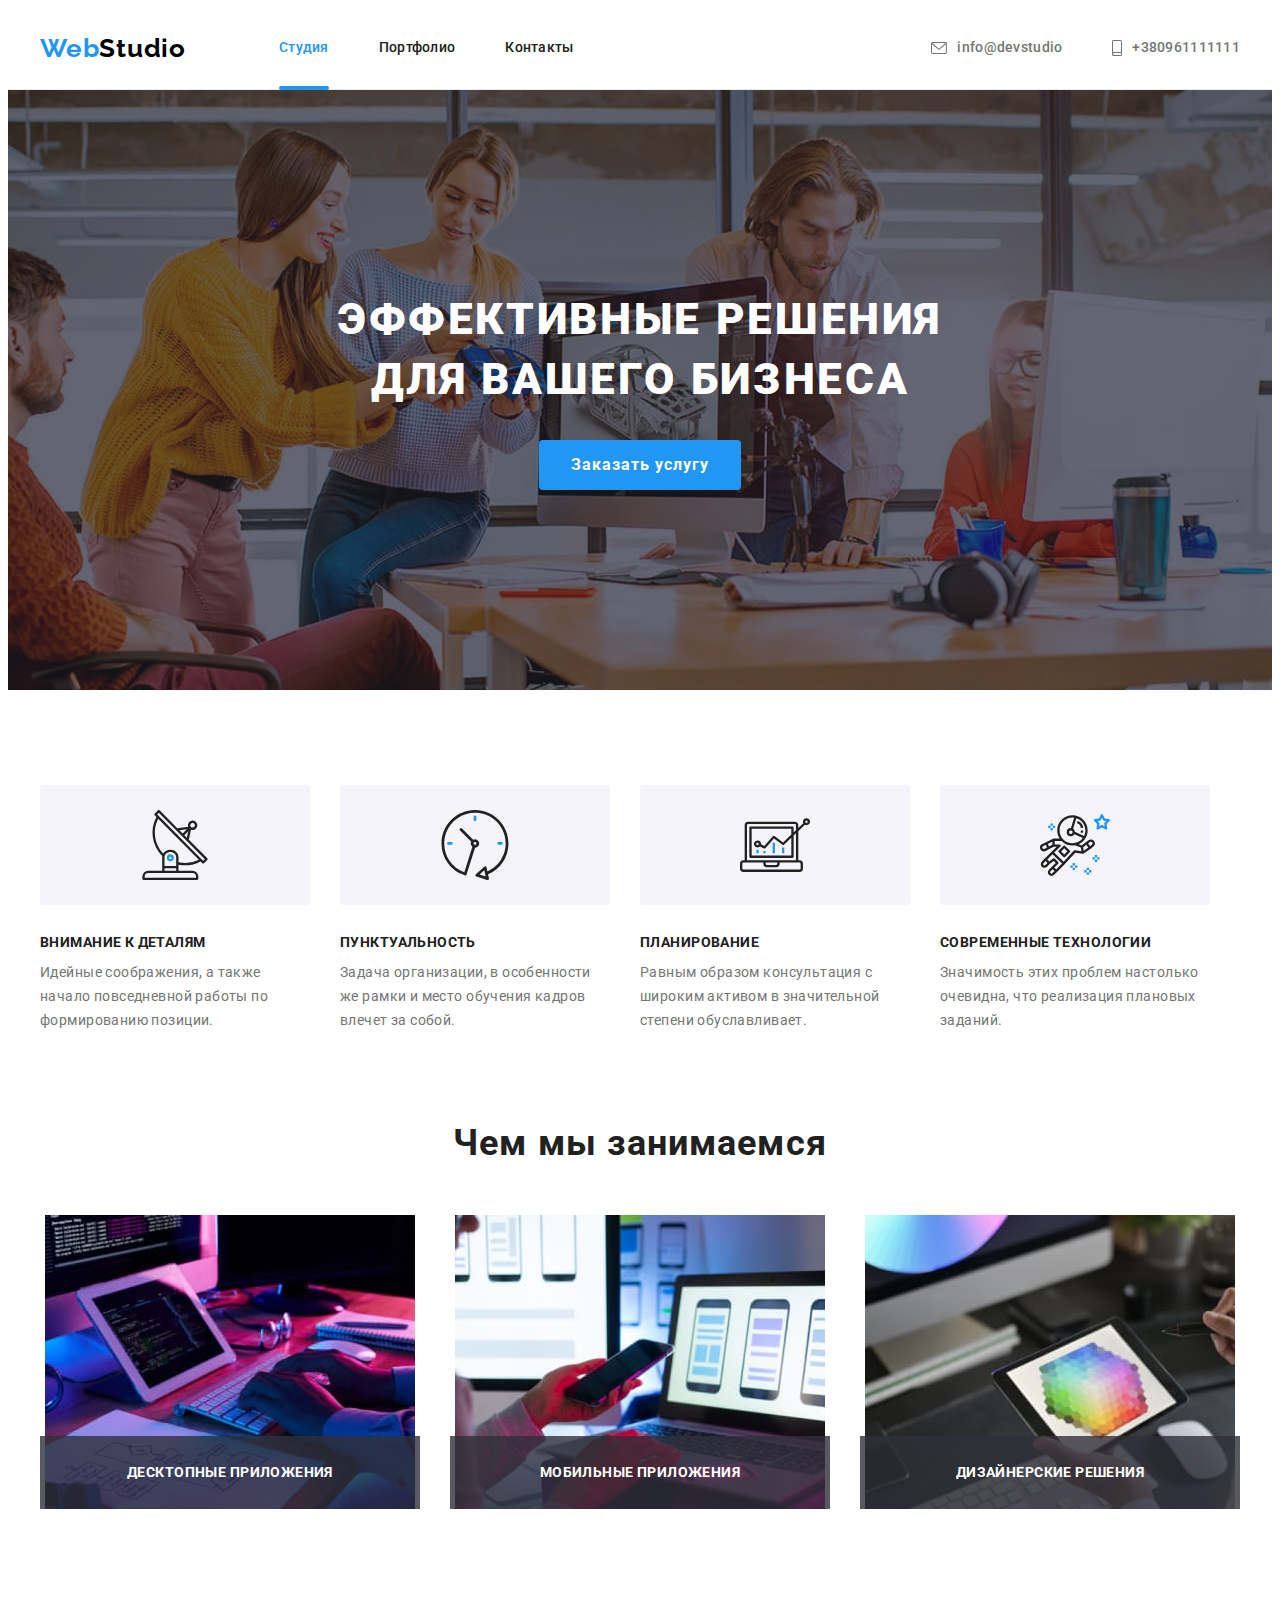
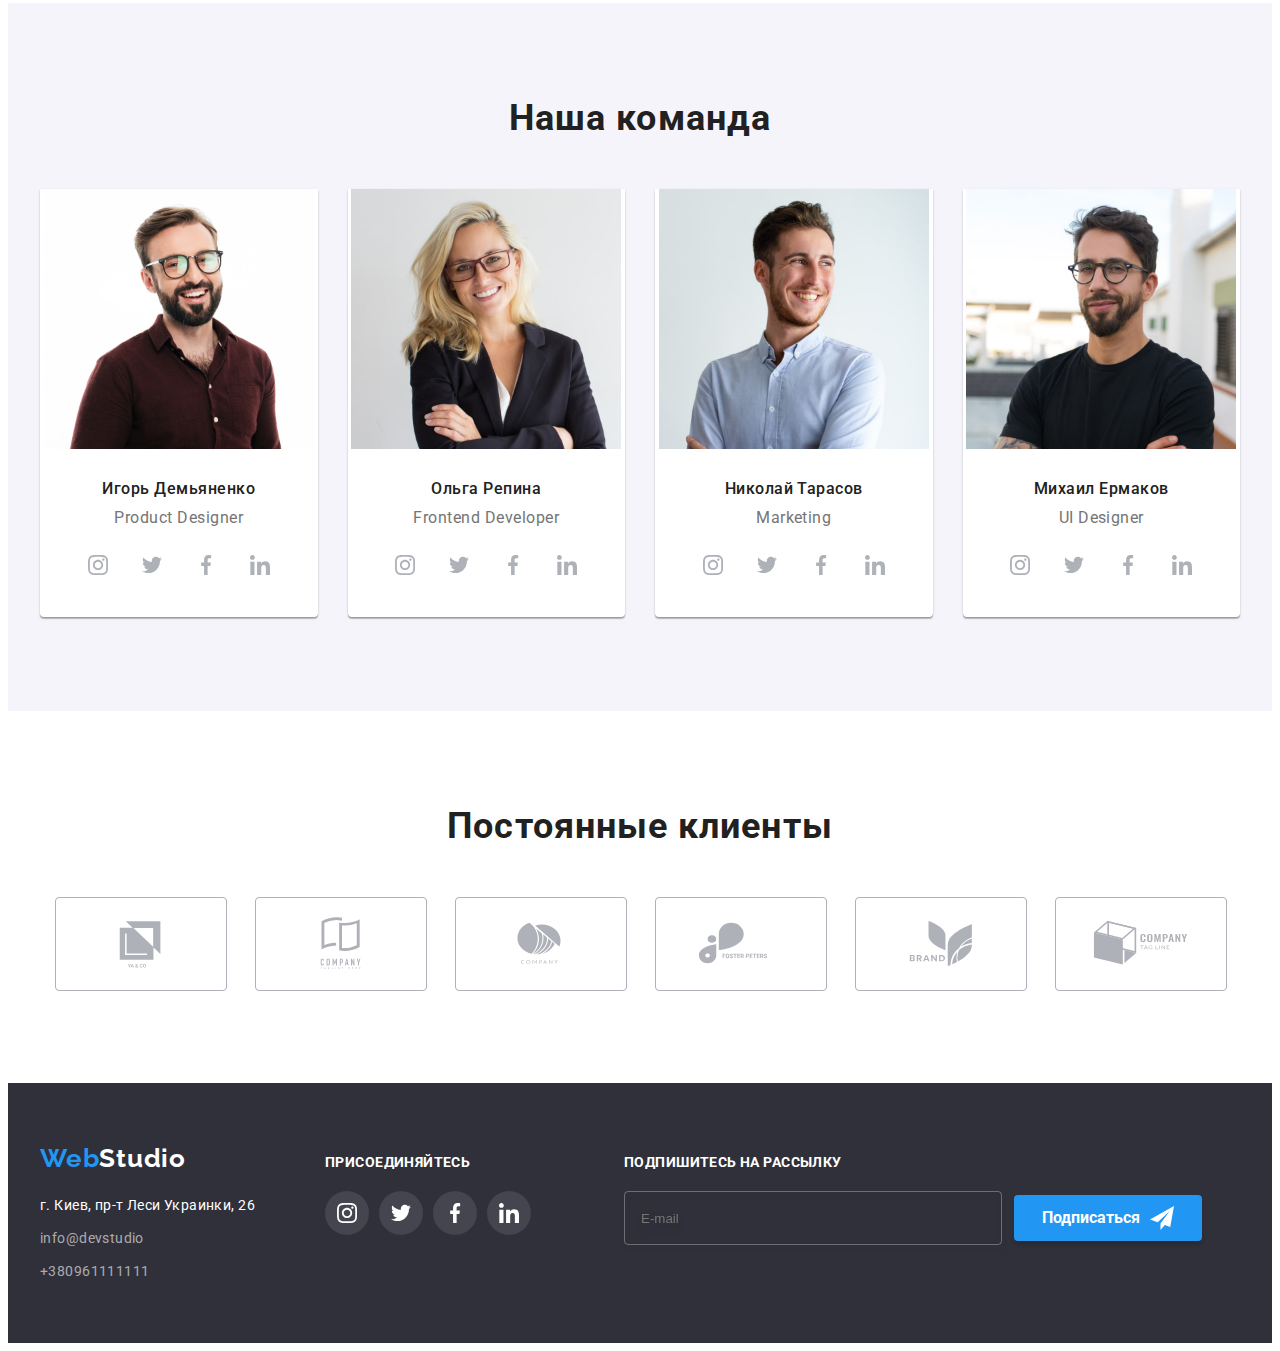
==== index.html @ adef1f6b "add HW6" ====
<!DOCTYPE html>
<html lang="ru">
  <head>
    <meta charset="UTF-8" />
    <meta http-equiv="X-UA-Compatible" content="IE=edge" />
    <meta name="viewport" content="width=device-width, initial-scale=1.0" />
    <link rel="preconnect" href="https://fonts.googleapis.com" />
    <link rel="preconnect" href="https://fonts.gstatic.com" crossorigin />
    <link
      href="https://fonts.googleapis.com/css2?family=Raleway:wght@700&family=Roboto:wght@400;500;700;900&display=swap"
      rel="stylesheet"
    />
    <title>WebStudio</title>
    <link
      rel="stylesheet"
      href="https://cdnjs.cloudflare.com/ajax/libs/modern-normalize/1.1.0/modern-normalize.min.css"
      integrity="sha512-wpPYUAdjBVSE4KJnH1VR1HeZfpl1ub8YT/NKx4PuQ5NmX2tKuGu6U/JRp5y+Y8XG2tV+wKQpNHVUX03MfMFn9Q=="
      crossorigin="anonymous"
      referrerpolicy="no-referrer"
    />
    <link rel="stylesheet" href="./css/styles.css" />
  </head>
  <body>
    <!-- header -->
    <header class="header">
      <div class="container">
        <a class="header-logo link logo" href="/" lang="en"
          ><span class="color-logo">Web</span>Studio</a
        >
        <nav class="header-nav">
          <ul class="header-list list">
            <li class="header-item">
              <a href="" class="header-link current link">Студия</a>
            </li>
            <li class="header-item">
              <a href="./portfolio.html" class="header-link link">Портфолио</a>
            </li>
            <li class="header-item">
              <a href="" class="header-link link">Контакты</a>
            </li>
          </ul>
        </nav>

        <ul class="header-contacts list">
          <li class="header-contacts-item">
            <a
              href="mailto:info@devstudio"
              class="header-contacts-link header-link link"
            >
              <svg class="header-icons" width="16" height="12">
                <use href="./images/icons.svg#icon-tel"></use>
              </svg>
              info@devstudio</a
            >
          </li>
          <li class="header-contacts-item">
            <a
              href="tel:+380961111111"
              class="header-contacts-link header-link link"
            >
              <svg class="header-icons" width="10" height="16">
                <use href="./images/icons.svg#icon-smartphone"></use>
              </svg>
              +380961111111</a
            >
          </li>
        </ul>
      </div>
    </header>

    <!-- main -->
    <main>
      <!-- hero -->
      <section class="hero">
        <div class="container">
          <h1 class="hero-title">Эффективные решения для вашего бизнеса</h1>
          <button
            type="button"
            onclick=""
            class="hero-btn hero-btn-text"
            data-modal-open
          >
            Заказать услугу
          </button>
        </div>
      </section>

      <!-- properties -->
      <section class="properties">
        <div class="container">
          <h2 class="visually-hidden">Особенности</h2>
          <ul class="properties-list list">
            <li class="properties-item">
              <h3 class="properties-title">Внимание к деталям</h3>
              <p class="properties-text text">
                Идейные соображения, а также начало повседневной работы по
                формированию позиции.
              </p>
            </li>
            <li class="properties-item">
              <h3 class="properties-title">Пунктуальность</h3>
              <p class="properties-text text">
                Задача организации, в особенности же рамки и место обучения
                кадров влечет за собой.
              </p>
            </li>
            <li class="properties-item">
              <h3 class="properties-title">Планирование</h3>
              <p class="properties-text text">
                Равным образом консультация с широким активом в значительной
                степени обуславливает.
              </p>
            </li>
            <li class="properties-item">
              <h3 class="properties-title">Современные технологии</h3>
              <p class="properties-text text">
                Значимость этих проблем настолько очевидна, что реализация
                плановых заданий.
              </p>
            </li>
          </ul>
        </div>
      </section>

      <!-- work -->
      <section class="work">
        <div class="container">
          <h2 class="work-title title">Чем мы занимаемся</h2>
          <ul class="work-list list">
            <li class="work-item">
              <div class="work-top">
                <img
                  src="./images/box1.jpg"
                  width="370"
                  alt="руки печатают на клавиатуре"
                />
                <p class="work-top-text">Десктопные приложения</p>
              </div>
            </li>
            <li class="work-item">
              <div class="work-top">
                <img
                  src="./images/box2.jpg"
                  width="370"
                  alt="руки, ноутбук, в одной руке телефон"
                />
                <p class="work-top-text">Мобильные приложения</p>
              </div>
            </li>
            <li class="work-item">
              <div class="work-top">
                <img
                  src="./images/box3.jpg"
                  width="370"
                  alt="в руках девушки планшет, на планшете отображается цветовая схема"
                />
                <p class="work-top-text">Дизайнерские решения</p>
              </div>
            </li>
          </ul>
        </div>
      </section>

      <!-- our team -->
      <section class="team">
        <div class="container">
          <h2 class="our-team-title title">Наша команда</h2>
          <ul class="team-list list">
            <li class="team-item">
              <img
                src="./images/img-3.jpg"
                width="270"
                alt="фото Игорь Демьяненко"
              />
              <div class="team-title-text">
                <h3 class="team-title">Игорь Демьяненко</h3>
                <p lang="en" class="team-text">Product Designer</p>
                <ul class="team-social-list list">
                  <li class="team-social-item">
                    <a href="" class="team-social-link link">
                      <svg class="team-social-icon" width="20" height="20">
                        <use href="./images/icons.svg#icon-instagram"></use>
                      </svg>
                    </a>
                  </li>
                  <li class="team-social-item">
                    <a href="" class="team-social-link link">
                      <svg class="team-social-icon" width="20" height="20">
                        <use href="./images/icons.svg#icon-twitter"></use>
                      </svg>
                    </a>
                  </li>
                  <li class="team-social-item">
                    <a href="" class="team-social-link link">
                      <svg class="team-social-icon" width="20" height="20">
                        <use href="./images/icons.svg#icon-facebook"></use>
                      </svg>
                    </a>
                  </li>
                  <li class="team-social-item">
                    <a href="" class="team-social-link link">
                      <svg class="team-social-icon" width="20" height="20">
                        <use href="./images/icons.svg#icon-linkedin"></use>
                      </svg>
                    </a>
                  </li>
                </ul>
              </div>
            </li>

            <li class="team-item">
              <img
                src="./images/img-2(1).jpg"
                width="270"
                alt="фото Ольга Репина"
              />
              <div class="team-title-text">
                <h3 class="team-title">Ольга Репина</h3>
                <p lang="en" class="team-text">Frontend Developer</p>
                <ul class="team-social-list list">
                  <li class="team-social-item">
                    <a href="" class="team-social-link link">
                      <svg class="team-social-icon" width="20" height="20">
                        <use href="./images/icons.svg#icon-instagram"></use>
                      </svg>
                    </a>
                  </li>
                  <li class="team-social-item">
                    <a href="" class="team-social-link link">
                      <svg class="team-social-icon" width="20" height="20">
                        <use href="./images/icons.svg#icon-twitter"></use>
                      </svg>
                    </a>
                  </li>
                  <li class="team-social-item">
                    <a href="" class="team-social-link link">
                      <svg class="team-social-icon" width="20" height="20">
                        <use href="./images/icons.svg#icon-facebook"></use>
                      </svg>
                    </a>
                  </li>
                  <li class="team-social-item">
                    <a href="" class="team-social-link link">
                      <svg class="team-social-icon" width="20" height="20">
                        <use href="./images/icons.svg#icon-linkedin"></use>
                      </svg>
                    </a>
                  </li>
                </ul>
              </div>
            </li>

            <li class="team-item">
              <img
                src="./images/img-1(1).jpg"
                width="270"
                alt="фото Николай Тарасов"
              />
              <div class="team-title-text">
                <h3 class="team-title">Николай Тарасов</h3>
                <p lang="en" class="team-text">Marketing</p>
                <ul class="team-social-list list">
                  <li class="team-social-item">
                    <a href="" class="team-social-link link">
                      <svg class="team-social-icon" width="20" height="20">
                        <use href="./images/icons.svg#icon-instagram"></use>
                      </svg>
                    </a>
                  </li>
                  <li class="team-social-item">
                    <a href="" class="team-social-link link">
                      <svg class="team-social-icon" width="20" height="20">
                        <use href="./images/icons.svg#icon-twitter"></use>
                      </svg>
                    </a>
                  </li>
                  <li class="team-social-item">
                    <a href="" class="team-social-link link">
                      <svg class="team-social-icon" width="20" height="20">
                        <use href="./images/icons.svg#icon-facebook"></use>
                      </svg>
                    </a>
                  </li>
                  <li class="team-social-item">
                    <a href="" class="team-social-link link">
                      <svg class="team-social-icon" width="20" height="20">
                        <use href="./images/icons.svg#icon-linkedin"></use>
                      </svg>
                    </a>
                  </li>
                </ul>
              </div>
            </li>

            <li class="team-item">
              <img
                src="./images/img(1).jpg"
                width="270"
                alt="фото Михаил Ермаков"
              />
              <div class="team-title-text">
                <h3 class="team-title">Михаил Ермаков</h3>
                <p lang="en" class="team-text">UI Designer</p>
                <ul class="team-social-list list">
                  <li class="team-social-item">
                    <a href="" class="team-social-link link">
                      <svg class="team-social-icon" width="20" height="20">
                        <use href="./images/icons.svg#icon-instagram"></use>
                      </svg>
                    </a>
                  </li>
                  <li class="team-social-item">
                    <a href="" class="team-social-link link">
                      <svg class="team-social-icon" width="20" height="20">
                        <use href="./images/icons.svg#icon-twitter"></use>
                      </svg>
                    </a>
                  </li>
                  <li class="team-social-item">
                    <a href="" class="team-social-link link">
                      <svg class="team-social-icon" width="20" height="20">
                        <use href="./images/icons.svg#icon-facebook"></use>
                      </svg>
                    </a>
                  </li>
                  <li class="team-social-item">
                    <a href="" class="team-social-link link">
                      <svg class="team-social-icon" width="20" height="20">
                        <use href="./images/icons.svg#icon-linkedin"></use>
                      </svg>
                    </a>
                  </li>
                </ul>
              </div>
            </li>
          </ul>
        </div>
      </section>

      <!-- clients -->
      <section class="clients">
        <div class="container">
          <h2 class="clients-title">Постоянные клиенты</h2>
          <ul class="clients-list list">
            <li class="clients-item">
              <a href="" class="clients-link link"
                ><svg class="clients-icon" width="106" height="60">
                  <use href="./images/icons.svg#icon-Logo1"></use>
                </svg>
              </a>
            </li>
            <li class="clients-item">
              <a href="" class="clients-link link"
                ><svg class="clients-icon" width="106" height="60">
                  <use href="./images/icons.svg#icon-Logo2"></use>
                </svg>
              </a>
            </li>
            <li class="clients-item">
              <a href="" class="clients-link link"
                ><svg class="clients-icon" width="106" height="60">
                  <use href="./images/icons.svg#icon-Logo3"></use>
                </svg>
              </a>
            </li>
            <li class="clients-item">
              <a href="" class="clients-link link"
                ><svg class="clients-icon" width="106" height="60">
                  <use href="./images/icons.svg#icon-Logo4"></use>
                </svg>
              </a>
            </li>
            <li class="clients-item">
              <a href="" class="clients-link link"
                ><svg class="clients-icon" width="106" height="60">
                  <use href="./images/icons.svg#icon-Logo5"></use>
                </svg>
              </a>
            </li>
            <li class="clients-item">
              <a href="" class="clients-link link"
                ><svg class="clients-icon" width="106" height="60">
                  <use href="./images/icons.svg#icon-Logo6"></use>
                </svg>
              </a>
            </li>
          </ul>
        </div>
      </section>
    </main>

    <!-- footer -->
    <footer class="footer">
      <div class="container">
        <div class="footer-contacts">
          <a class="footer-logo link logo" href="/" lang="en"
            ><span class="color-logo">Web</span>Studio</a
          >
          <address class="footer-address text">
            <p class="footer-address-text">г. Киев, пр-т Леси Украинки, 26</p>
            <ul class="footer-address-list list">
              <li class="footer-address-item">
                <a
                  href="mailto:info@devstudio"
                  class="footer-address-email link"
                  >info@devstudio</a
                >
              </li>
              <li class="footer-address-item">
                <a href="tel:+380961111111" class="footer-address-tel link"
                  >+380961111111</a
                >
              </li>
            </ul>
          </address>
        </div>
        <div class="footer-icons">
          <h2 class="footer-text">Присоединяйтесь</h2>
          <ul class="footer-social-list list">
            <li class="footer-social-item">
              <a href="" class="footer-social-link link">
                <svg class="footer-social-icon" width="20" height="20">
                  <use href="./images/icons.svg#icon-instagram"></use>
                </svg>
              </a>
            </li>
            <li class="footer-social-item">
              <a href="" class="footer-social-link link">
                <svg class="footer-social-icon" width="20" height="20">
                  <use href="./images/icons.svg#icon-twitter"></use>
                </svg>
              </a>
            </li>
            <li class="footer-social-item">
              <a href="" class="footer-social-link link">
                <svg class="footer-social-icon" width="20" height="20">
                  <use href="./images/icons.svg#icon-facebook"></use>
                </svg>
              </a>
            </li>
            <li class="footer-social-item">
              <a href="" class="footer-social-link link">
                <svg class="footer-social-icon" width="20" height="20">
                  <use href="./images/icons.svg#icon-linkedin"></use>
                </svg>
              </a>
            </li>
          </ul>
        </div>

        <div class="footer-form">
          <p class="footer-form-text">Подпишитесь на рассылку</p>
          <form name="footer-form-sub" class="footer-form-sub">
            <label for="footer-form-email"></label>
            <input
              class="footer-form-email"
              name="footer-form-email"
              type="email"
              placeholder="E-mail"
              autocomplete="on"
              id="footer-form-email"
            />
            <button type="submit" class="footer-btn-sub">
              Подписаться
              <svg class="footer-form-icon" width="24" height="24">
                <use href="./images/icons.svg#icon-telegram"></use>
              </svg>
            </button>
          </form>
        </div>
      </div>
    </footer>
    <!-- modal window -->
    <div class="backdrop is-hidden" data-modal>
      <div class="modal">
        <button type="button" class="modal-close-btn" data-modal-close>
          <svg width="18" height="18" class="modal-close-x">
            <use href="./images/icons.svg#icon-close"></use>
          </svg>
        </button>
        <!-- modal form -->
        <p class="modal-title">Оставьте свои данные, мы вам перезвоним</p>
        <form>
          <div class="modal-field">
            <label for="user-name" class="modal-label"
              ><span class="modal-label-text">Имя</span></label
            >
            <div class="input-wrap">
              <input
                type="text"
                name="user-name"
                class="modal-input"
                required
                autofocus
                minlength="2"
                id="user-name"
              />
              <svg class="modal-icon" width="18" height="18">
                <use href="./images/icons.svg#icon-person-black"></use>
              </svg>
            </div>
          </div>

          <div class="modal-field">
            <label for="user-tel" class="modal-label"
              ><span class="modal-label-text">Телефон</span></label
            >
            <div class="input-wrap">
              <input
                type="tel"
                name="user-tel"
                class="modal-input"
                required
                id="user-tel"
              />
              <svg class="modal-icon" width="18" height="18">
                <use href="./images/icons.svg#icon-phone-black"></use>
              </svg>
            </div>
          </div>

          <div class="modal-field">
            <label for="user-email" class="modal-label"
              ><span class="modal-label-text">Почта</span></label
            >
            <div class="input-wrap">
              <input
                type="email"
                name="user-email"
                class="modal-input"
                required
                id="user-email"
              />
              <svg class="modal-icon" width="18" height="18">
                <use href="./images/icons.svg#icon-email-black"></use>
              </svg>
            </div>
          </div>

          <div class="modal-field">
            <label for="user-text" class="modal-label"
              ><span class="modal-label-text">Комментарий</span></label
            >
            <textarea
              name="user-text"
              id="user-text"
              class="modal-text"
              placeholder="Введите текст"
            ></textarea>
          </div>

          <div class="modal-field">
            <input
              type="checkbox"
              name="policy"
              value="true"
              class="modal-policy visually-hidden"
              id="policy"
            />
            <label for="policy" class="policy-text"
              >Соглашаюсь с рассылкой и принимаю
              <a href="" class="policy-link">Условия договора</a></label
            >
          </div>

          <button type="submit" class="modal-btn">
            <span class="modal-btn-text">Отправить</span>
          </button>
        </form>
      </div>
    </div>

    <!-- scripts -->
    <script src="./js/modal.js"></script>
  </body>
</html>
---- css/styles.css ----
:root {
  --main-text-color: #212121;
  --second-text-color: #757575;
  --third-text-color: #ffffff;
  --accent-text-color: #2196f3;
  --main-background-color: #ffffff;
}

p,
h1,
h2,
h3,
h4,
h5,
h6 {
  margin: 0;
}

ul,
ol {
  margin: 0;
  padding-left: 0;
}

button {
  cursor: pointer;
}

img {
  display: block;
  margin: 0 auto;
}

body {
  font-family: "Roboto", sans-serif;
  background-color: var(--main-background-color);
  color: var(--main-text-color);
}

.container {
  width: 1200px;
  margin: 0 auto;
  padding-left: 15px;
  padding-right: 15px;
  /* outline: 1px solid red; */
}

.list {
  list-style: none;
}

.link {
  text-decoration: none;
}

.logo {
  font-family: "Raleway";
  font-weight: 700;
  font-size: 26px;
  line-height: 1.19;
  letter-spacing: 0.03em;
}

.text {
  font-size: 14px;
  line-height: 1.71;
  letter-spacing: 0.03em;
}

.title {
  font-weight: 700;
  font-size: 36px;
  line-height: 1.17;
  text-align: center;
  letter-spacing: 0.03em;
}

/* --------------------HEADER----------------- */
.header {
  /* background-color: yellowgreen; */
  padding-top: 25px;
  padding-bottom: 25px;
  border-bottom: 1px solid #ececec;
}

.header-logo {
  color: #000000;
  margin-right: 93px;
}

.header .container {
  display: flex;
  align-items: center;
}

.header-list {
  display: flex;
  align-items: center;
}

.header-item:not(:last-child) {
  margin-right: 50px;
}

.color-logo {
  color: #2196f3;
}

.header-list .link.current {
  color: var(--accent-text-color);
}

.header-link {
  display: flex;
  align-items: center;
  font-weight: 500;
  font-size: 14px;
  line-height: 1.14;
  letter-spacing: 0.02em;
  color: var(--main-text-color);
  transition: color 250ms cubic-bezier(0.4, 0, 0.2, 1);
  position: relative;
}

.header-contacts {
  display: flex;
  margin-left: auto;
}

.header-contacts-item:not(:last-child) {
  margin-right: 50px;
}

.header-contacts-link {
  color: var(--second-text-color);
  transition: color 250ms cubic-bezier(0.4, 0, 0.2, 1);
}

.header-icons {
  fill: currentColor;
  margin-right: 10px;
}

.header-link:hover,
.header-link:focus {
  color: var(--accent-text-color);
}
.header-contacts-link:hover,
.header-contacts-link:focus {
  fill: var(--accent-text-color);
}

.header-link.current::after {
  content: "";
  position: absolute;
  width: 100%;
  height: 4px;
  background: var(--accent-text-color);
  border-radius: 2px;
  left: 0;
  bottom: -34px;
}

/* --------------------HERO----------------- */
.hero {
  background-color: #2f303a;
  background-image: linear-gradient(
      rgba(47, 48, 58, 0.4),
      rgba(47, 48, 58, 0.4)
    ),
    url(../images/Img.jpg);
  background-repeat: no-repeat;
  background-position: center;
  border-style: cover;
  max-width: 1600px;
  margin: 0 auto;
  padding-top: 200px;
  padding-bottom: 200px;
}

.hero-title {
  font-weight: 900;
  font-size: 44px;
  line-height: 1.36;
  text-align: center;
  letter-spacing: 0.06em;
  text-transform: uppercase;
  width: 696px;
  color: var(--third-text-color);
  margin-left: auto;
  margin-right: auto;
  margin-bottom: 30px;
  /* padding: 200px 250px 30px 250px; */
}

.hero-btn {
  display: block;
  font-family: inherit;
  font-weight: 700;
  font-size: 16px;
  line-height: 1.88;
  letter-spacing: 0.06em;
  color: var(--third-text-color);
  background-color: #2196f3;
  border: none;
  padding: 10px 32px;
  margin: 0 auto;
  border-radius: 4px;
}

.hero-btn:hover,
.hero-btn:focus {
  background-color: #188ce8;
}

/* --------------------PROPERTIES----------------- */

.properties {
  /* background-color: yellow; */
  padding-top: 95px;
  padding-bottom: 45px;
}

.properties-list {
  display: flex;
}

.properties-item {
  max-width: 270px;
}

.properties-item:not(:last-child) {
  margin-right: 30px;
}

.properties-item::before {
  display: block;
  content: "";
  height: 120px;
  background: #f5f4fa;
  background-repeat: no-repeat;
  background-position: center;
  border-radius: 4px;
  margin-bottom: 30px;
}

.properties-item:nth-child(1)::before {
  background-image: url(../images/antenna1.svg);
}

.properties-item:nth-child(2)::before {
  background-image: url(../images/clock2.svg);
}

.properties-item:nth-child(3)::before {
  background-image: url(../images/diagram3.svg);
}

.properties-item:nth-child(4)::before {
  background-image: url(../images/astronaut4.svg);
}

.visually-hidden {
  position: absolute;
  white-space: nowrap;
  width: 1px;
  height: 1px;
  overflow: hidden;
  border: 0;
  padding: 0;
  clip: rect(0 0 0 0);
  clip-path: inset(50%);
  margin: -1px;
}

.properties-title {
  font-weight: 700;
  font-size: 14px;
  line-height: 1.14;
  letter-spacing: 0.03em;
  text-transform: uppercase;
  margin-bottom: 10px;
}

.properties-text {
  color: var(--second-text-color);
}

/* --------------------WORK----------------- */
.work {
  /* background-color: blue; */
  padding-top: 45px;
  padding-bottom: 94px;
}

.work-list {
  display: flex;
  flex-wrap: wrap;
  margin: -15px;
}

.work-item {
  flex-basis: calc(100% / 3 - 30px);
  margin: 15px;
}

.work-top {
  position: relative;
}

.work-top-text {
  position: absolute;
  bottom: 0;
  width: 100%;
  font-weight: 700;
  font-size: 14px;
  line-height: 1.33;
  text-align: center;
  letter-spacing: 0.03em;
  text-transform: uppercase;
  color: var(--third-text-color);
  background: rgba(47, 48, 58, 0.8);
  padding-top: 27px;
  padding-bottom: 27px;
}

.work-title {
  margin-bottom: 50px;
}

/* --------------------OUR TEAM----------------- */
.team {
  background-color: #f5f4fa;
  max-width: 1600px;
  margin: 0 auto;
  padding-top: 94px;
  padding-bottom: 94px;
}

.our-team-title {
  margin-bottom: 50px;
}

.team-item {
  background-color: #ffffff;
}

.team-title-text {
  text-align: center;
  padding-top: 30px;
  padding-bottom: 30px;
}

.team-title {
  font-weight: 500;
  font-size: 16px;
  line-height: 1.19;
  text-align: center;
  letter-spacing: 0.03em;
  margin-bottom: 10px;
}

.team-list {
  display: flex;
  margin-left: -30px;
}

.team-item {
  flex-basis: calc(100% / 4 - 30px);
  margin-left: 30px;
  box-shadow: 0px 1px 3px rgba(0, 0, 0, 0.12), 0px 1px 1px rgba(0, 0, 0, 0.14),
    0px 2px 1px rgba(0, 0, 0, 0.2);
  border-radius: 0px 0px 4px 4px;
}

.team-text {
  line-height: 1.19;
  text-align: center;
  letter-spacing: 0.03em;
  color: var(--second-text-color);
}

.team-social-list {
  display: flex;
  justify-content: center;
  margin-top: 16px;
}

.team-social-item {
  width: 44px;
  height: 44px;
  margin-right: 10px;
}

.team-social-item:last-child {
  margin: 0;
}

.team-social-link {
  width: 100%;
  height: 100%;
  border-radius: 50%;
  display: flex;
  align-items: center;
  justify-content: center;
  transition: background-color 250ms cubic-bezier(0.4, 0, 0.2, 1),
    fill 250ms cubic-bezier(0.4, 0, 0.2, 1);
}

.team-social-icon {
  fill: #afb1b8;
}

.team-social-link:hover,
.team-social-link:focus {
  background-color: #2196f3;
}

.team-social-link:hover .team-social-icon,
.team-social-link:focus .team-social-icon {
  fill: #ffffff;
}

/* --------------------CLIENTS----------------- */
.clients {
  padding-top: 94px;
  padding-bottom: 94px;
}

.clients-title {
  font-size: 36px;
  line-height: calc(42 / 36);
  text-align: center;
  letter-spacing: 0.03em;
  color: var(--main-text-color);
}

.clients-list {
  display: flex;
  justify-content: center;
  margin-top: 50px;
}

.clients-item {
  width: 170px;
  height: 92px;
  margin-right: 30px;
}

.clients-item:last-child {
  margin-right: 0;
}

.clients-link {
  display: flex;
  align-items: center;
  justify-content: center;
  width: 100%;
  height: 100%;
  border: 1px solid #afb1b8;
  border-radius: 4px;
  transition: border-color 250ms cubic-bezier(0.4, 0, 0.2, 1);
}

.clients-icon {
  fill: #afb1b8;
  transition: fill 250ms cubic-bezier(0.4, 0, 0.2, 1);
}

.clients-link:hover .clients-icon,
.clients-link:focus .clients-icon {
  fill: var(--accent-text-color);
}

.clients-link:hover,
.clients-link:focus {
  border-color: var(--accent-text-color);
}

/* --------------------FOOTER----------------- */
.footer {
  background-color: #2f303a;
  max-width: 1600px;
  margin: 0 auto;
  padding-top: 60px;
  padding-bottom: 60px;
}

.footer .container {
  display: flex;
  align-items: baseline;
}

.footer-contacts {
  margin-right: 70px;
}

.footer-logo {
  color: #ffffff;
}

.footer-address {
  font-style: normal;
  margin-top: 20px;
}

.footer-address-text {
  color: var(--third-text-color);
  margin-bottom: 9px;
}

.footer-address-item:not(:last-child) {
  margin-bottom: 9px;
}

.footer-address-email,
.footer-address-tel {
  color: rgba(255, 255, 255, 0.6);
  transition: color 250ms cubic-bezier(0.4, 0, 0.2, 1);
}

.footer-address-email:hover,
.footer-address-tel:hover,
.footer-address-email:focus,
.footer-address-tel:focus {
  color: var(--accent-text-color);
}

.footer-text {
  font-size: 14px;
  line-height: 1.14;
  letter-spacing: 0.03em;
  text-transform: uppercase;
  color: var(--third-text-color);
  margin-bottom: 20px;
}

.footer-social-list {
  display: flex;
}

.footer-social-item {
  width: 44px;
  height: 44px;
  margin-right: 10px;
}

.footer-social-item:last-child {
  margin: 0;
}

.footer-social-link {
  width: 100%;
  height: 100%;
  border-radius: 50%;
  display: flex;
  align-items: center;
  justify-content: center;
  background: rgba(255, 255, 255, 0.1);
  border-radius: 50%;
  transition: background 250ms cubic-bezier(0.4, 0, 0.2, 1);
}

.footer-social-icon {
  fill: #ffffff;
}

.footer-social-link:hover,
.footer-social-link:focus {
  background: #2196f3;
}

/* ---------------FOOTER FORM----- */
.footer-form {
  /* border: 1px solid red; */
  margin-left: 93px;
}

.footer-form-sub {
  display: flex;
  align-items: center;
}

.footer-form-text {
  font-weight: 700;
  font-size: 14px;
  line-height: 1.33;
  letter-spacing: 0.03em;
  text-transform: uppercase;
  color: var(--third-text-color);
  margin-bottom: 20px;
}

.footer-form-email {
  background: transparent;
  border: 1px solid rgba(255, 255, 255, 0.3);
  filter: drop-shadow(0px 4px 4px rgba(0, 0, 0, 0.15));
  border-radius: 4px;
  width: 358px;
  height: 50px;
  padding-left: 16px;
  margin-right: 12px;
  color: var(--third-text-color);
}

.footer-btn-sub {
  display: flex;
  align-items: center;
  justify-content: center;
  font-family: inherit;
  font-weight: 700;
  font-size: 16px;
  line-height: 1.88;
  color: var(--third-text-color);
  border: none;
  background: #2196f3;
  box-shadow: 0px 4px 4px rgba(0, 0, 0, 0.15);
  border-radius: 4px;
  padding: 8px 28px;
  transition: background 250ms cubic-bezier(0.4, 0, 0.2, 1);
}

.footer-form-icon {
  margin-left: 10px;
}

.footer-btn-sub:hover,
.footer-btn-sub:focus {
  background: #188ce8;
}

/* --------------------PORTFOLIO-------------------- */
.portfolio {
  padding-top: 94px;
  padding-bottom: 94px;
}

/*------------------------------- filter */

.filter-list {
  display: flex;
  justify-content: center;
  margin-bottom: 50px;
}

.filter-btn {
  font-family: inherit;
  font-weight: 500;
  font-size: 16px;
  line-height: 1.62;
  text-align: center;
  letter-spacing: 0.03em;
  color: #212121;
  background-color: #f5f4fa;
  cursor: pointer;
  border: none;
  border-radius: 4px;
  padding: 6px 22px 6px 22px;
  transition: background-color 250ms cubic-bezier(0.4, 0, 0.2, 1),
    box-shadow 250ms cubic-bezier(0.4, 0, 0.2, 1),
    color 250ms cubic-bezier(0.4, 0, 0.2, 1);
}

.filter-item:not(:last-child) {
  margin-right: 8px;
}

.filter-btn:hover,
.filter-btn:focus {
  color: #ffffff;
  background-color: #2196f3;
  box-shadow: 0px 3px 1px rgba(0, 0, 0, 0.1), 0px 1px 2px rgba(0, 0, 0, 0.08),
    0px 2px 2px rgba(0, 0, 0, 0.12);
}

/* ---------------------------------projects */
.projects-list {
  display: flex;
  flex-wrap: wrap;
  margin-left: -30px;
  margin-top: -30px;
}

.projects-list > .projects-item {
  /* outline: 1px dashed blue; */
  flex-basis: calc(100% / 3 - 30px);
  margin-left: 30px;
  margin-top: 30px;
}

.projects-link {
  display: block;
  transition: box-shadow 250ms cubic-bezier(0.4, 0, 0.2, 1);
}

.projects-item:hover .projects-top-text {
  transform: translateY(0);
}

.projects-image {
  position: relative;
  overflow: hidden;
}

.projects-top-text {
  position: absolute;
  top: 0;
  font-size: 18px;
  line-height: 1.56;
  letter-spacing: 0.03em;
  color: var(--third-text-color);
  background: rgba(33, 150, 243, 0.9);
  padding: 63px 24px;
  height: 100%;
  transform: translateY(100%);
  transition: transform 250ms linear;
}

.projects-title {
  font-weight: 700;
  font-size: 18px;
  line-height: 2;
  letter-spacing: 0.06em;
  color: var(--main-text-color);
  margin-bottom: 4px;
}

.projects-text {
  line-height: 1.88;
  letter-spacing: 0.03em;
  color: var(--second-text-color);
}

.projects-title-text {
  padding: 20px 24px 20px 24px;
  border-right: 1px solid #eeeeee;
  border-bottom: 1px solid #eeeeee;
  border-left: 1px solid #eeeeee;
}

.projects-link:hover,
.projects-link:focus {
  box-shadow: 0px 3px 1px rgba(0, 0, 0, 0.1), 0px 1px 2px rgba(0, 0, 0, 0.08),
    0px 2px 2px rgba(0, 0, 0, 0.12);
  border-radius: 4px;
}

/* ------------------------------modal window */
.backdrop {
  position: fixed;
  width: 100vw;
  height: 100vh;
  background: rgba(0, 0, 0, 0.2);
  top: 0;
  transition: opacity 250ms, visibility 250ms;
}

.backdrop.is-hidden .modal {
  transform: translate(-50%, -50%) scale(0);
}

.modal {
  width: 530px;
  min-height: 580px;
  background-color: var(--main-background-color);
  box-shadow: 0px 1px 3px rgba(0, 0, 0, 0.12), 0px 1px 1px rgba(0, 0, 0, 0.14),
    0px 2px 1px rgba(0, 0, 0, 0.2);
  border-radius: 4px;
  position: absolute;
  top: 50%;
  left: 50%;
  transform: translate(-50%, -50%) scale(1);
  transition: transform 250ms;
  padding: 40px;
}

.modal-close-btn {
  width: 30px;
  height: 30px;
  background-color: transparent;
  border: 1px solid rgba(0, 0, 0, 0.1);
  border-radius: 50%;
  position: absolute;
  top: 8px;
  right: 8px;
}

.modal-close-x {
  display: block;
}

.is-hidden {
  visibility: hidden;
  opacity: 0;
  pointer-events: none;
}

.no-scroll {
  overflow: hidden;
}

.modal-close-x:hover,
.modal-close-x:focus {
  fill: var(--accent-text-color);
}

/* ------------------------------modal form */
.modal-title {
  font-weight: 700;
  font-size: 20px;
  line-height: 1.15;
  text-align: center;
  letter-spacing: 0.03em;
  color: var(--main-text-color);
  margin-bottom: 12px;
}

.modal-field {
  margin-bottom: 20px;
}

.input-wrap {
  position: relative;
}

.modal-icon {
  position: absolute;
  left: 12px;
  top: 50%;
  transform: translateY(-50%);
  transition: fill 250ms cubic-bezier(0.4, 0, 0.2, 1);
}

.modal-input {
  width: 100%;
  height: 40px;
  border: 1px solid rgba(33, 33, 33, 0.2);
  border-radius: 4px;
  padding-left: 42px;
  font-size: 12px;
  line-height: 1.16;
  letter-spacing: 0.01em;
  color: var(--main-text-color);
  outline: none;
}

.modal-input:focus,
.modal-text:focus {
  border-color: var(--accent-text-color);
}

.modal-label {
  font-size: 12px;
  line-height: 1.67;
  letter-spacing: 0.01em;
  color: var(--second-text-color);
}

.modal-input:focus + .modal-icon {
  fill: var(--accent-text-color);
}

.modal-text {
  width: 100%;
  height: 120px;
  border: 1px solid rgba(33, 33, 33, 0.2);
  border-radius: 4px;
  resize: none;
  padding-left: 16px;
  padding-top: 12px;
  font-size: 12px;
  line-height: 1.16;
  letter-spacing: 0.01em;
  color: var(--second-text-color);
  outline: none;
  transition: border-color 250ms cubic-bezier(0.4, 0, 0.2, 1);
}

.modal-text::placeholder {
  font-size: 12px;
  line-height: 1.16;
  letter-spacing: 0.01em;
  color: rgba(117, 117, 117, 0.5);
}

.modal-label-text {
  display: block;
  margin-bottom: 4px;
}

.modal-btn {
  width: 200px;
  height: 50px;
  background: #2196f3;
  border: none;
  box-shadow: 0px 4px 4px rgba(0, 0, 0, 0.15);
  border-radius: 4px;
  display: block;
  margin: 0 auto;
  transition: box-shadow 250ms cubic-bezier(0.4, 0, 0.2, 1),
    background 250ms cubic-bezier(0.4, 0, 0.2, 1);
}

.modal-btn-text {
  font-family: inherit;
  font-weight: 700;
  font-size: 16px;
  line-height: 1.88;
  text-align: center;
  letter-spacing: 0.06em;
  color: var(--third-text-color);
}

.modal-btn:hover,
.modal-btn:focus {
  background: #188ce8;
  box-shadow: 0px 4px 4px rgba(0, 0, 0, 0.15);
  border-radius: 4px;
}

.policy-text {
  font-size: 14px;
  line-height: 1.71;
  letter-spacing: 0.03em;
  color: var(--second-text-color);
  display: flex;
  align-items: center;
  justify-content: center;
  margin-bottom: 30px;
}

.policy-text::before {
  content: "";
  width: 16px;
  height: 15px;
  border: 2px solid #212121;
  border-radius: 3px;
  margin-right: 7px;
}

.modal-policy:checked + .policy-text::before {
  background-color: var(--accent-text-color);
  border: none;
  background-image: url(../images/check.svg);
  background-repeat: no-repeat;
  background-position: center;
}

.modal-policy:focus + .policy-text::before {
  border-color: var(--accent-text-color);
}

.policy-link {
  font-size: 14px;
  line-height: 1.71;
  letter-spacing: 0.03em;
  text-decoration-line: underline;
  color: var(--accent-text-color);
  margin-left: 5px;
}
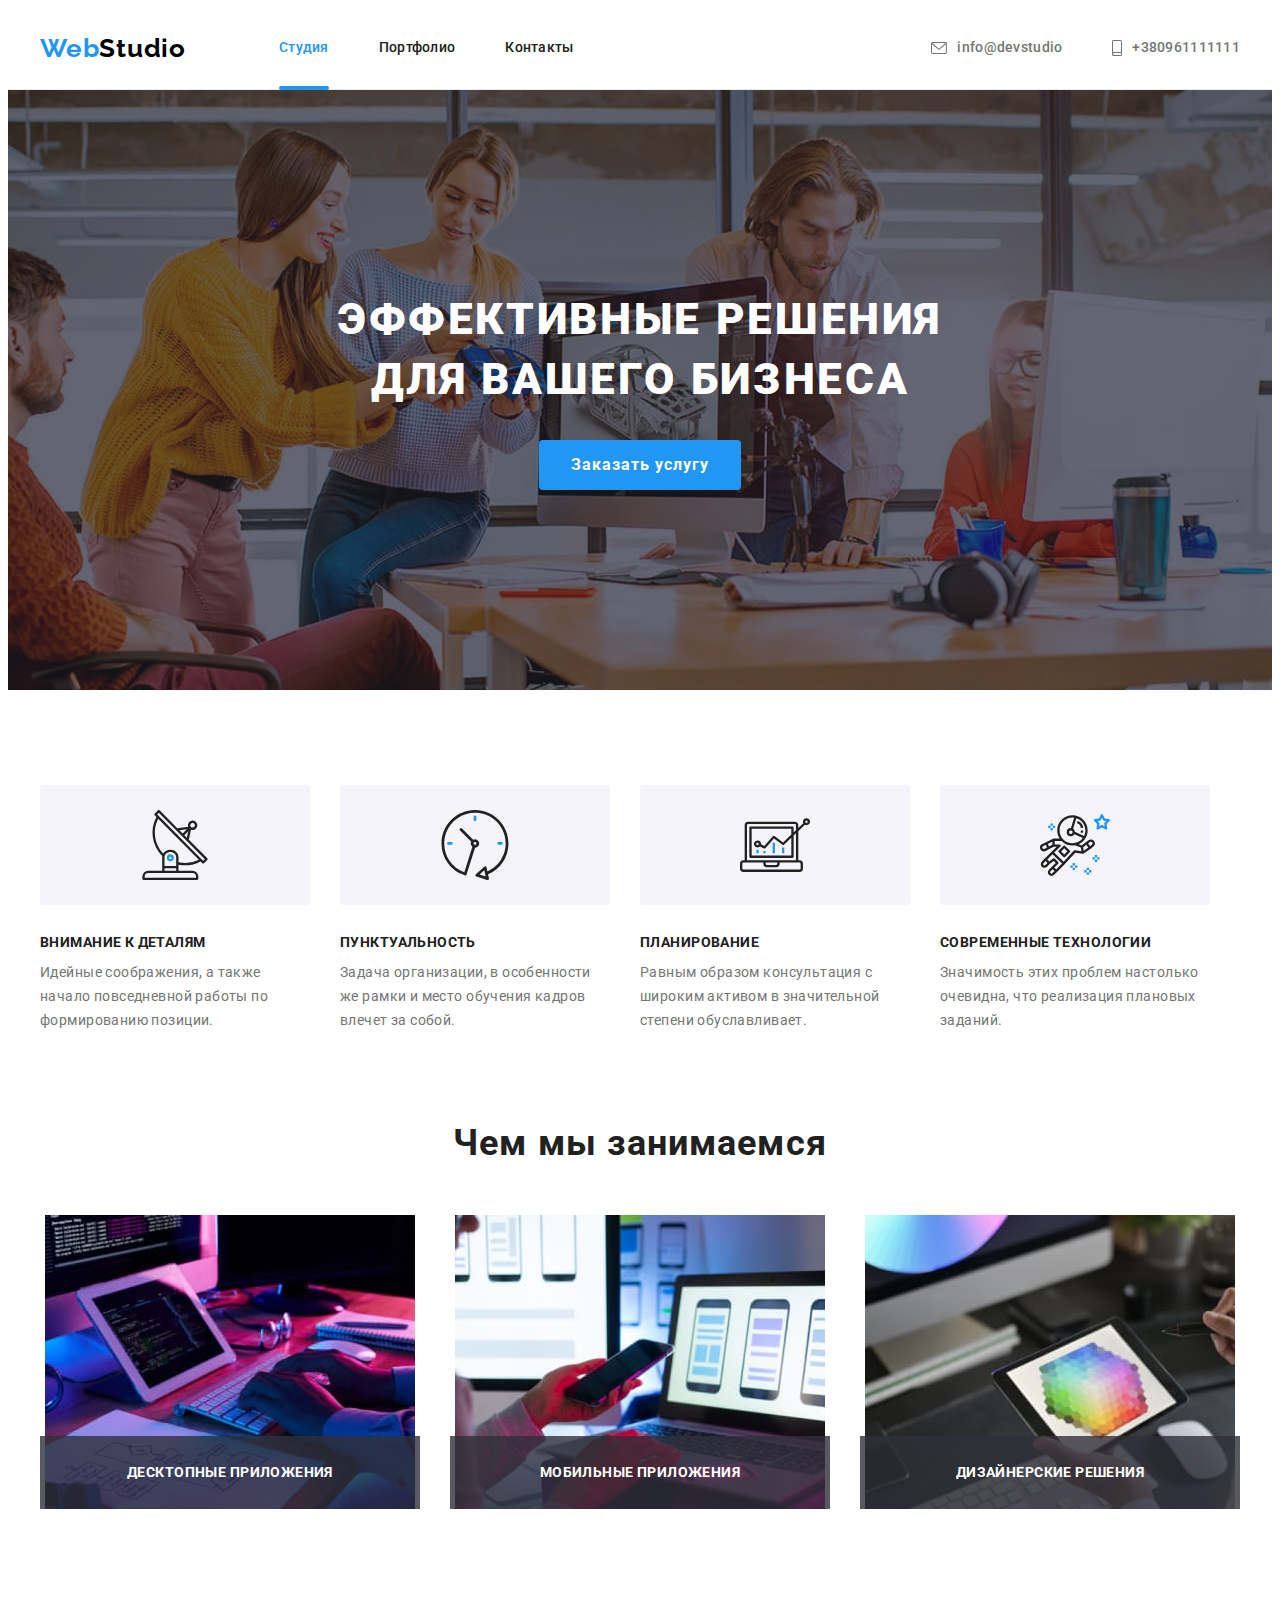
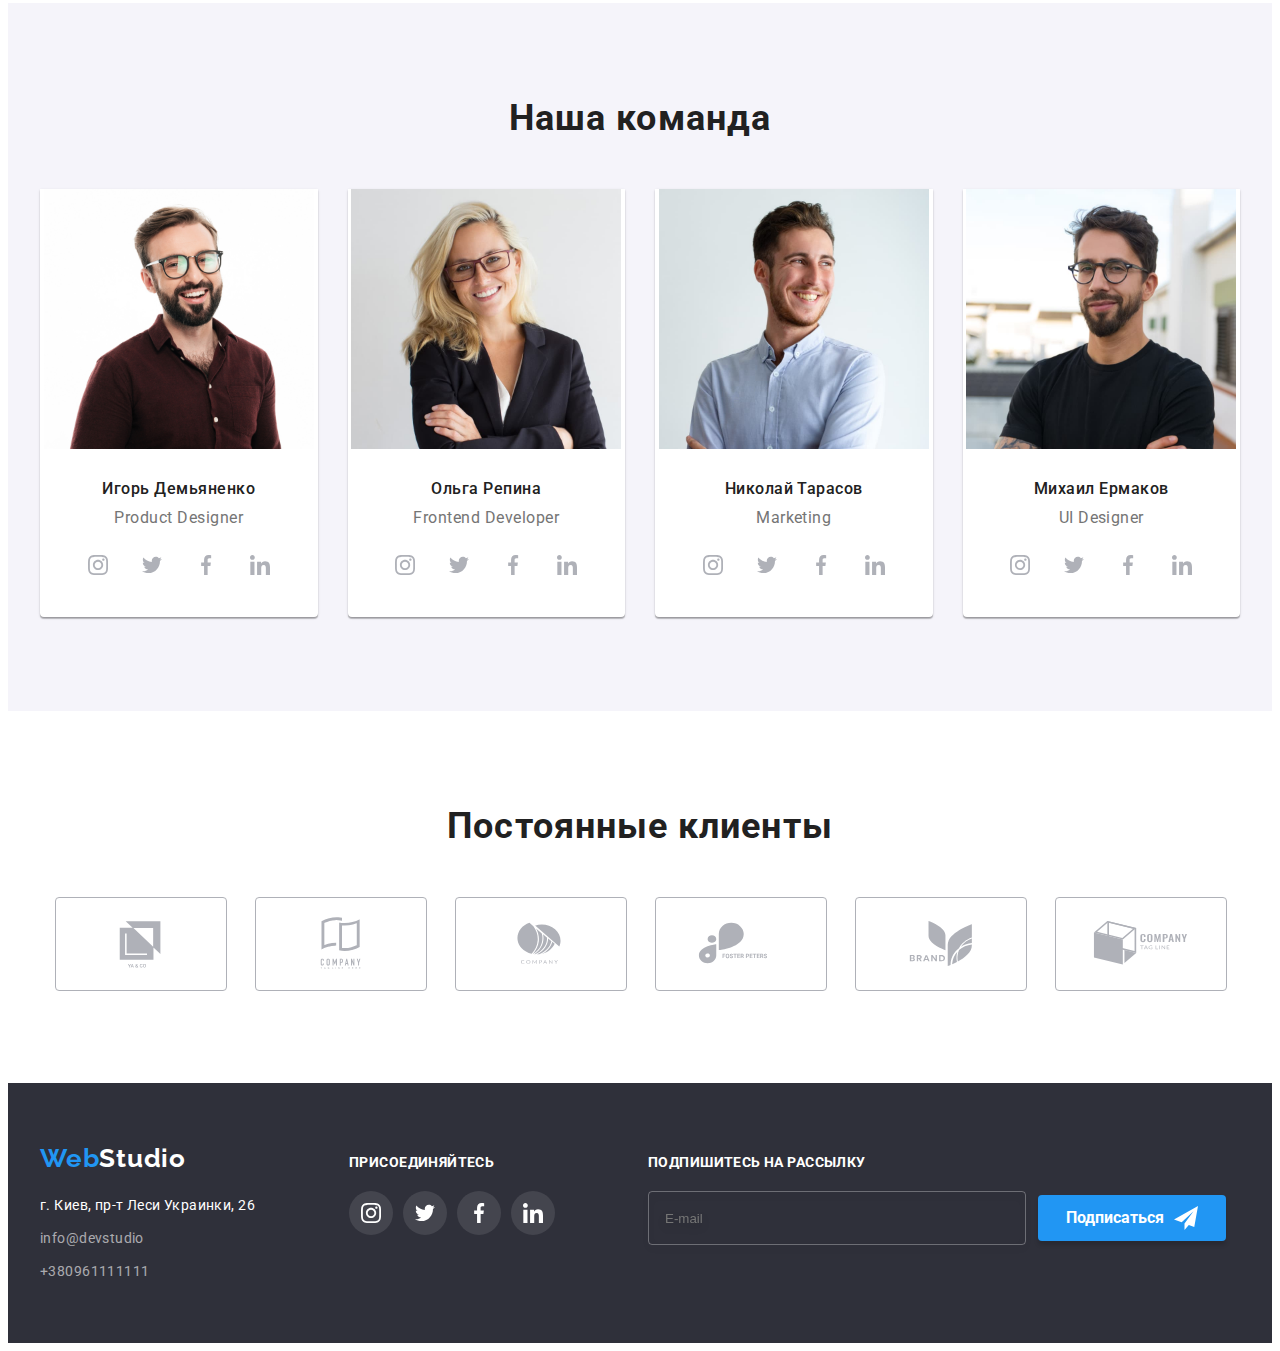
==== commit 901b1d50: "add HW7" ====
--- a/index.html
+++ b/index.html
@@ -18,47 +18,52 @@
       crossorigin="anonymous"
       referrerpolicy="no-referrer"
     />
-    <link rel="stylesheet" href="./css/styles.css" />
+    <link rel="stylesheet" href="./css/main.min.css" />
   </head>
   <body>
     <!-- header -->
     <header class="header">
       <div class="container">
-        <a class="header-logo link logo" href="/" lang="en"
-          ><span class="color-logo">Web</span>Studio</a
+        <a class="header-logo header__header-logo link logo" href="/" lang="en"
+          ><span class="header-logo__color">Web</span>Studio</a
         >
-        <nav class="header-nav">
-          <ul class="header-list list">
-            <li class="header-item">
-              <a href="" class="header-link current link">Студия</a>
-            </li>
-            <li class="header-item">
-              <a href="./portfolio.html" class="header-link link">Портфолио</a>
-            </li>
-            <li class="header-item">
-              <a href="" class="header-link link">Контакты</a>
+        <nav class="nav">
+          <ul class="nav__list list">
+            <li class="nav__item">
+              <a href="" class="nav__link current link">Студия</a>
+            </li>
+            <li class="nav__item">
+              <a href="./portfolio.html" class="nav__link link">Портфолио</a>
+            </li>
+            <li class="nav__item">
+              <a href="" class="nav__link link">Контакты</a>
             </li>
           </ul>
         </nav>
 
-        <ul class="header-contacts list">
-          <li class="header-contacts-item">
+        <ul class="connect list">
+          <li class="connect__item">
             <a
               href="mailto:info@devstudio"
-              class="header-contacts-link header-link link"
-            >
-              <svg class="header-icons" width="16" height="12">
+              class="connect__link nav__link link"
+            >
+              <svg
+                class="connect__icon connect__margin-icon"
+                width="16"
+                height="12"
+              >
                 <use href="./images/icons.svg#icon-tel"></use>
               </svg>
               info@devstudio</a
             >
           </li>
-          <li class="header-contacts-item">
-            <a
-              href="tel:+380961111111"
-              class="header-contacts-link header-link link"
-            >
-              <svg class="header-icons" width="10" height="16">
+          <li class="connect__item">
+            <a href="tel:+380961111111" class="connect__link nav__link link">
+              <svg
+                class="connect__icon connect__margin-icon"
+                width="10"
+                height="16"
+              >
                 <use href="./images/icons.svg#icon-smartphone"></use>
               </svg>
               +380961111111</a
@@ -164,42 +169,42 @@
       <!-- our team -->
       <section class="team">
         <div class="container">
-          <h2 class="our-team-title title">Наша команда</h2>
-          <ul class="team-list list">
-            <li class="team-item">
+          <h2 class="team__title title">Наша команда</h2>
+          <ul class="card-list list">
+            <li class="card-list__item">
               <img
                 src="./images/img-3.jpg"
                 width="270"
                 alt="фото Игорь Демьяненко"
               />
-              <div class="team-title-text">
-                <h3 class="team-title">Игорь Демьяненко</h3>
-                <p lang="en" class="team-text">Product Designer</p>
-                <ul class="team-social-list list">
-                  <li class="team-social-item">
-                    <a href="" class="team-social-link link">
-                      <svg class="team-social-icon" width="20" height="20">
+              <div class="card-list__title-text">
+                <h3 class="card-list__title">Игорь Демьяненко</h3>
+                <p lang="en" class="card-list__text">Product Designer</p>
+                <ul class="socials list">
+                  <li class="socials__item">
+                    <a href="" class="socials__link link">
+                      <svg class="socials__icon" width="20" height="20">
                         <use href="./images/icons.svg#icon-instagram"></use>
                       </svg>
                     </a>
                   </li>
-                  <li class="team-social-item">
-                    <a href="" class="team-social-link link">
-                      <svg class="team-social-icon" width="20" height="20">
+                  <li class="socials__item">
+                    <a href="" class="socials__link link">
+                      <svg class="socials__icon" width="20" height="20">
                         <use href="./images/icons.svg#icon-twitter"></use>
                       </svg>
                     </a>
                   </li>
-                  <li class="team-social-item">
-                    <a href="" class="team-social-link link">
-                      <svg class="team-social-icon" width="20" height="20">
+                  <li class="socials__item">
+                    <a href="" class="socials__link link">
+                      <svg class="socials__icon" width="20" height="20">
                         <use href="./images/icons.svg#icon-facebook"></use>
                       </svg>
                     </a>
                   </li>
-                  <li class="team-social-item">
-                    <a href="" class="team-social-link link">
-                      <svg class="team-social-icon" width="20" height="20">
+                  <li class="socials__item">
+                    <a href="" class="socials__link link">
+                      <svg class="socials__icon" width="20" height="20">
                         <use href="./images/icons.svg#icon-linkedin"></use>
                       </svg>
                     </a>
@@ -208,40 +213,40 @@
               </div>
             </li>
 
-            <li class="team-item">
+            <li class="card-list__item">
               <img
                 src="./images/img-2(1).jpg"
                 width="270"
                 alt="фото Ольга Репина"
               />
-              <div class="team-title-text">
-                <h3 class="team-title">Ольга Репина</h3>
-                <p lang="en" class="team-text">Frontend Developer</p>
-                <ul class="team-social-list list">
-                  <li class="team-social-item">
-                    <a href="" class="team-social-link link">
-                      <svg class="team-social-icon" width="20" height="20">
+              <div class="card-list__title-text">
+                <h3 class="card-list__title">Ольга Репина</h3>
+                <p lang="en" class="card-list__text">Frontend Developer</p>
+                <ul class="socials list">
+                  <li class="socials__item">
+                    <a href="" class="socials__link link">
+                      <svg class="socials__icon" width="20" height="20">
                         <use href="./images/icons.svg#icon-instagram"></use>
                       </svg>
                     </a>
                   </li>
-                  <li class="team-social-item">
-                    <a href="" class="team-social-link link">
-                      <svg class="team-social-icon" width="20" height="20">
+                  <li class="socials__item">
+                    <a href="" class="socials__link link">
+                      <svg class="socials__icon" width="20" height="20">
                         <use href="./images/icons.svg#icon-twitter"></use>
                       </svg>
                     </a>
                   </li>
-                  <li class="team-social-item">
-                    <a href="" class="team-social-link link">
-                      <svg class="team-social-icon" width="20" height="20">
+                  <li class="socials__item">
+                    <a href="" class="socials__link link">
+                      <svg class="socials__icon" width="20" height="20">
                         <use href="./images/icons.svg#icon-facebook"></use>
                       </svg>
                     </a>
                   </li>
-                  <li class="team-social-item">
-                    <a href="" class="team-social-link link">
-                      <svg class="team-social-icon" width="20" height="20">
+                  <li class="socials__item">
+                    <a href="" class="socials__link link">
+                      <svg class="socials__icon" width="20" height="20">
                         <use href="./images/icons.svg#icon-linkedin"></use>
                       </svg>
                     </a>
@@ -250,40 +255,40 @@
               </div>
             </li>
 
-            <li class="team-item">
+            <li class="card-list__item">
               <img
                 src="./images/img-1(1).jpg"
                 width="270"
                 alt="фото Николай Тарасов"
               />
-              <div class="team-title-text">
-                <h3 class="team-title">Николай Тарасов</h3>
-                <p lang="en" class="team-text">Marketing</p>
-                <ul class="team-social-list list">
-                  <li class="team-social-item">
-                    <a href="" class="team-social-link link">
-                      <svg class="team-social-icon" width="20" height="20">
+              <div class="card-list__title-text">
+                <h3 class="card-list__title">Николай Тарасов</h3>
+                <p lang="en" class="card-list__text">Marketing</p>
+                <ul class="socials list">
+                  <li class="socials__item">
+                    <a href="" class="socials__link link">
+                      <svg class="socials__icon" width="20" height="20">
                         <use href="./images/icons.svg#icon-instagram"></use>
                       </svg>
                     </a>
                   </li>
-                  <li class="team-social-item">
-                    <a href="" class="team-social-link link">
-                      <svg class="team-social-icon" width="20" height="20">
+                  <li class="socials__item">
+                    <a href="" class="socials__link link">
+                      <svg class="socials__icon" width="20" height="20">
                         <use href="./images/icons.svg#icon-twitter"></use>
                       </svg>
                     </a>
                   </li>
-                  <li class="team-social-item">
-                    <a href="" class="team-social-link link">
-                      <svg class="team-social-icon" width="20" height="20">
+                  <li class="socials__item">
+                    <a href="" class="socials__link link">
+                      <svg class="socials__icon" width="20" height="20">
                         <use href="./images/icons.svg#icon-facebook"></use>
                       </svg>
                     </a>
                   </li>
-                  <li class="team-social-item">
-                    <a href="" class="team-social-link link">
-                      <svg class="team-social-icon" width="20" height="20">
+                  <li class="socials__item">
+                    <a href="" class="socials__link link">
+                      <svg class="socials__icon" width="20" height="20">
                         <use href="./images/icons.svg#icon-linkedin"></use>
                       </svg>
                     </a>
@@ -292,40 +297,40 @@
               </div>
             </li>
 
-            <li class="team-item">
+            <li class="card-list__item">
               <img
                 src="./images/img(1).jpg"
                 width="270"
                 alt="фото Михаил Ермаков"
               />
-              <div class="team-title-text">
-                <h3 class="team-title">Михаил Ермаков</h3>
-                <p lang="en" class="team-text">UI Designer</p>
-                <ul class="team-social-list list">
-                  <li class="team-social-item">
-                    <a href="" class="team-social-link link">
-                      <svg class="team-social-icon" width="20" height="20">
+              <div class="card-list__title-text">
+                <h3 class="card-list__title">Михаил Ермаков</h3>
+                <p lang="en" class="card-list__text">UI Designer</p>
+                <ul class="socials list">
+                  <li class="socials__item">
+                    <a href="" class="socials__link link">
+                      <svg class="socials__icon" width="20" height="20">
                         <use href="./images/icons.svg#icon-instagram"></use>
                       </svg>
                     </a>
                   </li>
-                  <li class="team-social-item">
-                    <a href="" class="team-social-link link">
-                      <svg class="team-social-icon" width="20" height="20">
+                  <li class="socials__item">
+                    <a href="" class="socials__link link">
+                      <svg class="socials__icon" width="20" height="20">
                         <use href="./images/icons.svg#icon-twitter"></use>
                       </svg>
                     </a>
                   </li>
-                  <li class="team-social-item">
-                    <a href="" class="team-social-link link">
-                      <svg class="team-social-icon" width="20" height="20">
+                  <li class="socials__item">
+                    <a href="" class="socials__link link">
+                      <svg class="socials__icon" width="20" height="20">
                         <use href="./images/icons.svg#icon-facebook"></use>
                       </svg>
                     </a>
                   </li>
-                  <li class="team-social-item">
-                    <a href="" class="team-social-link link">
-                      <svg class="team-social-icon" width="20" height="20">
+                  <li class="socials__item">
+                    <a href="" class="socials__link link">
+                      <svg class="socials__icon" width="20" height="20">
                         <use href="./images/icons.svg#icon-linkedin"></use>
                       </svg>
                     </a>
@@ -393,8 +398,11 @@
     <footer class="footer">
       <div class="container">
         <div class="footer-contacts">
-          <a class="footer-logo link logo" href="/" lang="en"
-            ><span class="color-logo">Web</span>Studio</a
+          <a
+            class="footer-logo header__header-logo link logo"
+            href="/"
+            lang="en"
+            ><span class="header-logo__color">Web</span>Studio</a
           >
           <address class="footer-address text">
             <p class="footer-address-text">г. Киев, пр-т Леси Украинки, 26</p>
--- a/css/main.min.css
+++ b/css/main.min.css
@@ -0,0 +1 @@
+:root{--main-text-color: #212121;--second-text-color: #757575;--third-text-color: #ffffff;--accent-text-color: #2196f3;--main-background-color: #ffffff}.visually-hidden{position:absolute;white-space:nowrap;width:1px;height:1px;overflow:hidden;border:0;padding:0;clip:rect(0 0 0 0);-webkit-clip-path:inset(50%);clip-path:inset(50%);margin:-1px}p,h1,h2,h3,h4,h5,h6{margin:0}ul,ol{margin:0;padding-left:0}button{cursor:pointer}img{display:block;margin:0 auto}body{font-family:"Roboto",sans-serif;background-color:var(--main-background-color);color:var(--main-text-color)}.list{list-style:none}.link{text-decoration:none}.container{width:1200px;margin:0 auto;padding-left:15px;padding-right:15px}.logo{font-family:"Raleway";font-weight:700;font-size:26px;line-height:1.19;letter-spacing:.03em}.text{font-size:14px;line-height:1.71;letter-spacing:.03em}.title{font-weight:700;font-size:36px;line-height:1.17;text-align:center;letter-spacing:.03em}.footer-form{margin-left:93px}.footer-form-sub{display:-webkit-box;display:-ms-flexbox;display:flex;-webkit-box-align:center;-ms-flex-align:center;align-items:center}.footer-form-text{font-weight:700;font-size:14px;line-height:1.33;letter-spacing:.03em;text-transform:uppercase;color:var(--third-text-color);margin-bottom:20px}.footer-form-email{background:rgba(0,0,0,0);border:1px solid rgba(255,255,255,.3);-webkit-filter:drop-shadow(0px 4px 4px rgba(0, 0, 0, 0.15));filter:drop-shadow(0px 4px 4px rgba(0, 0, 0, 0.15));border-radius:4px;width:358px;height:50px;padding-left:16px;margin-right:12px;color:var(--third-text-color)}.footer-btn-sub{display:-webkit-box;display:-ms-flexbox;display:flex;-webkit-box-align:center;-ms-flex-align:center;align-items:center;-webkit-box-pack:center;-ms-flex-pack:center;justify-content:center;font-family:inherit;font-weight:700;font-size:16px;line-height:1.88;color:var(--third-text-color);border:none;background:#2196f3;-webkit-box-shadow:0px 4px 4px rgba(0,0,0,.15);box-shadow:0px 4px 4px rgba(0,0,0,.15);border-radius:4px;padding:8px 28px;-webkit-transition:background 250ms cubic-bezier(0.4, 0, 0.2, 1);transition:background 250ms cubic-bezier(0.4, 0, 0.2, 1)}.footer-btn-sub:hover,.footer-btn-sub:focus{background:#188ce8}.footer-form-icon{margin-left:10px}.backdrop{position:fixed;width:100vw;height:100vh;background:rgba(0,0,0,.2);top:0;-webkit-transition:opacity 250ms,visibility 250ms;transition:opacity 250ms,visibility 250ms}.modal{width:530px;min-height:580px;background-color:var(--main-background-color);-webkit-box-shadow:0px 1px 3px rgba(0,0,0,.12),0px 1px 1px rgba(0,0,0,.14),0px 2px 1px rgba(0,0,0,.2);box-shadow:0px 1px 3px rgba(0,0,0,.12),0px 1px 1px rgba(0,0,0,.14),0px 2px 1px rgba(0,0,0,.2);border-radius:4px;position:absolute;top:50%;left:50%;-webkit-transform:translate(-50%, -50%) scale(1);transform:translate(-50%, -50%) scale(1);-webkit-transition:-webkit-transform 250ms;transition:-webkit-transform 250ms;transition:transform 250ms;transition:transform 250ms, -webkit-transform 250ms;padding:40px}.backdrop.is-hidden .modal{-webkit-transform:translate(-50%, -50%) scale(0);transform:translate(-50%, -50%) scale(0)}.modal-close-btn{width:30px;height:30px;background-color:rgba(0,0,0,0);border:1px solid rgba(0,0,0,.1);border-radius:50%;position:absolute;top:8px;right:8px}.modal-close-x{display:block}.modal-close-x:hover,.modal-close-x:focus{fill:var(--accent-text-color)}.is-hidden{visibility:hidden;opacity:0;pointer-events:none}.no-scroll{overflow:hidden}.modal-title{font-weight:700;font-size:20px;line-height:1.15;text-align:center;letter-spacing:.03em;color:var(--main-text-color);margin-bottom:12px}.modal-field{margin-bottom:20px}.input-wrap{position:relative}.modal-icon{position:absolute;left:12px;top:50%;-webkit-transform:translateY(-50%);transform:translateY(-50%);-webkit-transition:fill 250ms cubic-bezier(0.4, 0, 0.2, 1);transition:fill 250ms cubic-bezier(0.4, 0, 0.2, 1)}.modal-input:focus+.modal-icon{fill:var(--accent-text-color)}.modal-input{width:100%;height:40px;border:1px solid rgba(33,33,33,.2);border-radius:4px;padding-left:42px;font-size:12px;line-height:1.16;letter-spacing:.01em;color:var(--main-text-color);outline:none}.modal-input:focus{border-color:var(--accent-text-color)}.modal-label{font-size:12px;line-height:1.67;letter-spacing:.01em;color:var(--second-text-color)}.modal-text{width:100%;height:120px;border:1px solid rgba(33,33,33,.2);border-radius:4px;resize:none;padding-left:16px;padding-top:12px;font-size:12px;line-height:1.16;letter-spacing:.01em;color:var(--second-text-color);outline:none;-webkit-transition:border-color 250ms cubic-bezier(0.4, 0, 0.2, 1);transition:border-color 250ms cubic-bezier(0.4, 0, 0.2, 1)}.modal-text:focus{border-color:var(--accent-text-color)}.modal-text::-webkit-input-placeholder{font-size:12px;line-height:1.16;letter-spacing:.01em;color:rgba(117,117,117,.5)}.modal-text::-moz-placeholder{font-size:12px;line-height:1.16;letter-spacing:.01em;color:rgba(117,117,117,.5)}.modal-text:-ms-input-placeholder{font-size:12px;line-height:1.16;letter-spacing:.01em;color:rgba(117,117,117,.5)}.modal-text::-ms-input-placeholder{font-size:12px;line-height:1.16;letter-spacing:.01em;color:rgba(117,117,117,.5)}.modal-text::placeholder{font-size:12px;line-height:1.16;letter-spacing:.01em;color:rgba(117,117,117,.5)}.modal-label-text{display:block;margin-bottom:4px}.modal-btn{width:200px;height:50px;background:#2196f3;border:none;-webkit-box-shadow:0px 4px 4px rgba(0,0,0,.15);box-shadow:0px 4px 4px rgba(0,0,0,.15);border-radius:4px;display:block;margin:0 auto;-webkit-transition:background 250ms cubic-bezier(0.4, 0, 0.2, 1),-webkit-box-shadow 250ms cubic-bezier(0.4, 0, 0.2, 1);transition:background 250ms cubic-bezier(0.4, 0, 0.2, 1),-webkit-box-shadow 250ms cubic-bezier(0.4, 0, 0.2, 1);transition:box-shadow 250ms cubic-bezier(0.4, 0, 0.2, 1),background 250ms cubic-bezier(0.4, 0, 0.2, 1);transition:box-shadow 250ms cubic-bezier(0.4, 0, 0.2, 1),background 250ms cubic-bezier(0.4, 0, 0.2, 1),-webkit-box-shadow 250ms cubic-bezier(0.4, 0, 0.2, 1)}.modal-btn:hover,.modal-btn:focus{background:#188ce8;-webkit-box-shadow:0px 4px 4px rgba(0,0,0,.15);box-shadow:0px 4px 4px rgba(0,0,0,.15);border-radius:4px}.modal-btn-text{font-family:inherit;font-weight:700;font-size:16px;line-height:1.88;text-align:center;letter-spacing:.06em;color:var(--third-text-color)}.policy-text{font-size:14px;line-height:1.71;letter-spacing:.03em;color:var(--second-text-color);display:-webkit-box;display:-ms-flexbox;display:flex;-webkit-box-align:center;-ms-flex-align:center;align-items:center;-webkit-box-pack:center;-ms-flex-pack:center;justify-content:center;margin-bottom:30px}.policy-text::before{content:"";width:16px;height:15px;border:2px solid #212121;border-radius:3px;margin-right:7px}.modal-policy:checked+.policy-text::before{background-color:var(--accent-text-color);border:none;background-image:url(../images/check.svg);background-repeat:no-repeat;background-position:center}.modal-policy:focus+.policy-text::before{border-color:var(--accent-text-color)}.policy-link{font-size:14px;line-height:1.71;letter-spacing:.03em;-webkit-text-decoration-line:underline;text-decoration-line:underline;color:var(--accent-text-color);margin-left:5px}.card-list__item{background-color:#fff}.card-list__title-text{text-align:center;padding-top:30px;padding-bottom:30px}.card-list__title{font-weight:500;font-size:16px;line-height:1.19;text-align:center;letter-spacing:.03em;margin-bottom:10px}.card-list{display:-webkit-box;display:-ms-flexbox;display:flex;margin-left:-30px}.card-list__item{-ms-flex-preferred-size:calc(25% - 30px);flex-basis:calc(25% - 30px);margin-left:30px;-webkit-box-shadow:0px 1px 3px rgba(0,0,0,.12),0px 1px 1px rgba(0,0,0,.14),0px 2px 1px rgba(0,0,0,.2);box-shadow:0px 1px 3px rgba(0,0,0,.12),0px 1px 1px rgba(0,0,0,.14),0px 2px 1px rgba(0,0,0,.2);border-radius:0px 0px 4px 4px}.card-list__text{line-height:1.19;text-align:center;letter-spacing:.03em;color:var(--second-text-color)}.socials{display:-webkit-box;display:-ms-flexbox;display:flex;-webkit-box-pack:center;-ms-flex-pack:center;justify-content:center;margin-top:16px}.socials__item{width:44px;height:44px;margin-right:10px}.socials__item:last-child{margin:0}.socials__link{width:100%;height:100%;border-radius:50%;display:-webkit-box;display:-ms-flexbox;display:flex;-webkit-box-align:center;-ms-flex-align:center;align-items:center;-webkit-box-pack:center;-ms-flex-pack:center;justify-content:center;-webkit-transition:background-color 250ms cubic-bezier(0.4, 0, 0.2, 1),fill 250ms cubic-bezier(0.4, 0, 0.2, 1);transition:background-color 250ms cubic-bezier(0.4, 0, 0.2, 1),fill 250ms cubic-bezier(0.4, 0, 0.2, 1)}.socials__link:hover,.socials__link:focus{background-color:#2196f3}.socials__icon{fill:#afb1b8}.socials__link:hover .socials__icon,.socials__link:focus .socials__icon{fill:#fff}.header{padding-top:25px;padding-bottom:25px;border-bottom:1px solid #ececec}.header .container{display:-webkit-box;display:-ms-flexbox;display:flex;-webkit-box-align:center;-ms-flex-align:center;align-items:center}.header-logo{color:#000}.header__header-logo{margin-right:93px}.nav__list{display:-webkit-box;display:-ms-flexbox;display:flex;-webkit-box-align:center;-ms-flex-align:center;align-items:center}.nav__list .link.current{color:var(--accent-text-color)}.nav__item:not(:last-child){margin-right:50px}.header-logo__color{color:#2196f3}.nav__link{display:-webkit-box;display:-ms-flexbox;display:flex;-webkit-box-align:center;-ms-flex-align:center;align-items:center;font-weight:500;font-size:14px;line-height:1.14;letter-spacing:.02em;color:var(--main-text-color);-webkit-transition:color 250ms cubic-bezier(0.4, 0, 0.2, 1);transition:color 250ms cubic-bezier(0.4, 0, 0.2, 1);position:relative}.nav__link:hover,.nav__link:focus{color:var(--accent-text-color)}.nav__link.current::after{content:"";position:absolute;width:100%;height:4px;background:var(--accent-text-color);border-radius:2px;left:0;bottom:-34px}.connect{display:-webkit-box;display:-ms-flexbox;display:flex;margin-left:auto}.connect__item:not(:last-child){margin-right:50px}.connect__link{color:var(--second-text-color);-webkit-transition:color 250ms cubic-bezier(0.4, 0, 0.2, 1);transition:color 250ms cubic-bezier(0.4, 0, 0.2, 1)}.connect__link:hover,.connect__link:focus{fill:var(--accent-text-color)}.connect__icon{fill:currentColor}.connect__margin-icon{margin-right:10px}.hero{background-color:#2f303a;background-image:-webkit-gradient(linear, left top, left bottom, from(rgba(47, 48, 58, 0.4)), to(rgba(47, 48, 58, 0.4))),url(../images/Img.jpg);background-image:linear-gradient(rgba(47, 48, 58, 0.4), rgba(47, 48, 58, 0.4)),url(../images/Img.jpg);background-repeat:no-repeat;background-position:center;border-style:cover;max-width:1600px;margin:0 auto;padding-top:200px;padding-bottom:200px}.hero-title{font-weight:900;font-size:44px;line-height:1.36;text-align:center;letter-spacing:.06em;text-transform:uppercase;width:696px;color:var(--third-text-color);margin-left:auto;margin-right:auto;margin-bottom:30px}.hero-btn{display:block;font-family:inherit;font-weight:700;font-size:16px;line-height:1.88;letter-spacing:.06em;color:var(--third-text-color);background-color:#2196f3;border:none;padding:10px 32px;margin:0 auto;border-radius:4px}.hero-btn:hover,.hero-btn:focus{background-color:#188ce8}.properties{padding-top:95px;padding-bottom:45px}.properties-list{display:-webkit-box;display:-ms-flexbox;display:flex}.properties-item{max-width:270px}.properties-item:not(:last-child){margin-right:30px}.properties-item::before{display:block;content:"";height:120px;background:#f5f4fa;background-repeat:no-repeat;background-position:center;border-radius:4px;margin-bottom:30px}.properties-item:nth-child(1)::before{background-image:url(../images/antenna1.svg)}.properties-item:nth-child(2)::before{background-image:url(../images/clock2.svg)}.properties-item:nth-child(3)::before{background-image:url(../images/diagram3.svg)}.properties-item:nth-child(4)::before{background-image:url(../images/astronaut4.svg)}.properties-title{font-weight:700;font-size:14px;line-height:1.14;letter-spacing:.03em;text-transform:uppercase;margin-bottom:10px}.properties-text{color:var(--second-text-color)}.work{padding-top:45px;padding-bottom:94px}.work-list{display:-webkit-box;display:-ms-flexbox;display:flex;-ms-flex-wrap:wrap;flex-wrap:wrap;margin:-15px}.work-item{-ms-flex-preferred-size:calc(33.3333333333% - 30px);flex-basis:calc(33.3333333333% - 30px);margin:15px}.work-top{position:relative}.work-top-text{position:absolute;bottom:0;width:100%;font-weight:700;font-size:14px;line-height:1.33;text-align:center;letter-spacing:.03em;text-transform:uppercase;color:var(--third-text-color);background:rgba(47,48,58,.8);padding-top:27px;padding-bottom:27px}.work-title{margin-bottom:50px}.team{background-color:#f5f4fa;max-width:1600px;margin:0 auto;padding-top:94px;padding-bottom:94px}.team__title{margin-bottom:50px}.clients{padding-top:94px;padding-bottom:94px}.clients-title{font-size:36px;line-height:1.1666666667;text-align:center;letter-spacing:.03em;color:var(--main-text-color)}.clients-list{display:-webkit-box;display:-ms-flexbox;display:flex;-webkit-box-pack:center;-ms-flex-pack:center;justify-content:center;margin-top:50px}.clients-item{width:170px;height:92px;margin-right:30px}.clients-item:last-child{margin-right:0}.clients-link{display:-webkit-box;display:-ms-flexbox;display:flex;-webkit-box-align:center;-ms-flex-align:center;align-items:center;-webkit-box-pack:center;-ms-flex-pack:center;justify-content:center;width:100%;height:100%;border:1px solid #afb1b8;border-radius:4px;-webkit-transition:border-color 250ms cubic-bezier(0.4, 0, 0.2, 1);transition:border-color 250ms cubic-bezier(0.4, 0, 0.2, 1)}.clients-link:hover,.clients-link:focus{border-color:var(--accent-text-color)}.clients-icon{fill:#afb1b8;-webkit-transition:fill 250ms cubic-bezier(0.4, 0, 0.2, 1);transition:fill 250ms cubic-bezier(0.4, 0, 0.2, 1)}.clients-link:hover .clients-icon,.clients-link:focus .clients-icon{fill:var(--accent-text-color)}.footer{background-color:#2f303a;max-width:1600px;margin:0 auto;padding-top:60px;padding-bottom:60px}.footer .container{display:-webkit-box;display:-ms-flexbox;display:flex;-webkit-box-align:baseline;-ms-flex-align:baseline;align-items:baseline}.footer-contacts{margin-right:70px}.footer-logo{color:#fff}.footer-address{font-style:normal;margin-top:20px}.footer-address-text{color:var(--third-text-color);margin-bottom:9px}.footer-address-item:not(:last-child){margin-bottom:9px}.footer-address-email,.footer-address-tel{color:rgba(255,255,255,.6);-webkit-transition:color 250ms cubic-bezier(0.4, 0, 0.2, 1);transition:color 250ms cubic-bezier(0.4, 0, 0.2, 1)}.footer-address-email:hover,.footer-address-email:focus,.footer-address-tel:hover,.footer-address-tel:focus{color:var(--accent-text-color)}.footer-text{font-size:14px;line-height:1.14;letter-spacing:.03em;text-transform:uppercase;color:var(--third-text-color);margin-bottom:20px}.footer-social-list{display:-webkit-box;display:-ms-flexbox;display:flex}.footer-social-item{width:44px;height:44px;margin-right:10px}.footer-social-item:last-child{margin:0}.footer-social-link{width:100%;height:100%;border-radius:50%;display:-webkit-box;display:-ms-flexbox;display:flex;-webkit-box-align:center;-ms-flex-align:center;align-items:center;-webkit-box-pack:center;-ms-flex-pack:center;justify-content:center;background:rgba(255,255,255,.1);border-radius:50%;-webkit-transition:background 250ms cubic-bezier(0.4, 0, 0.2, 1);transition:background 250ms cubic-bezier(0.4, 0, 0.2, 1)}.footer-social-link:hover,.footer-social-link:focus{background:#2196f3}.footer-social-icon{fill:#fff}.portfolio{padding-top:94px;padding-bottom:94px}.filter-list{display:-webkit-box;display:-ms-flexbox;display:flex;-webkit-box-pack:center;-ms-flex-pack:center;justify-content:center;margin-bottom:50px}.filter-btn{font-family:inherit;font-weight:500;font-size:16px;line-height:1.62;text-align:center;letter-spacing:.03em;color:#212121;background-color:#f5f4fa;cursor:pointer;border:none;border-radius:4px;padding:6px 22px 6px 22px;-webkit-transition:background-color 250ms cubic-bezier(0.4, 0, 0.2, 1),color 250ms cubic-bezier(0.4, 0, 0.2, 1),-webkit-box-shadow 250ms cubic-bezier(0.4, 0, 0.2, 1);transition:background-color 250ms cubic-bezier(0.4, 0, 0.2, 1),color 250ms cubic-bezier(0.4, 0, 0.2, 1),-webkit-box-shadow 250ms cubic-bezier(0.4, 0, 0.2, 1);transition:background-color 250ms cubic-bezier(0.4, 0, 0.2, 1),box-shadow 250ms cubic-bezier(0.4, 0, 0.2, 1),color 250ms cubic-bezier(0.4, 0, 0.2, 1);transition:background-color 250ms cubic-bezier(0.4, 0, 0.2, 1),box-shadow 250ms cubic-bezier(0.4, 0, 0.2, 1),color 250ms cubic-bezier(0.4, 0, 0.2, 1),-webkit-box-shadow 250ms cubic-bezier(0.4, 0, 0.2, 1)}.filter-btn:hover,.filter-btn:focus{color:#fff;background-color:#2196f3;-webkit-box-shadow:0px 3px 1px rgba(0,0,0,.1),0px 1px 2px rgba(0,0,0,.08),0px 2px 2px rgba(0,0,0,.12);box-shadow:0px 3px 1px rgba(0,0,0,.1),0px 1px 2px rgba(0,0,0,.08),0px 2px 2px rgba(0,0,0,.12)}.filter-item:not(:last-child){margin-right:8px}.projects-list{display:-webkit-box;display:-ms-flexbox;display:flex;-ms-flex-wrap:wrap;flex-wrap:wrap;margin-left:-30px;margin-top:-30px}.projects-list>.projects-item{-ms-flex-preferred-size:calc(33.3333333333% - 30px);flex-basis:calc(33.3333333333% - 30px);margin-left:30px;margin-top:30px}.projects-link{display:block;-webkit-transition:-webkit-box-shadow 250ms cubic-bezier(0.4, 0, 0.2, 1);transition:-webkit-box-shadow 250ms cubic-bezier(0.4, 0, 0.2, 1);transition:box-shadow 250ms cubic-bezier(0.4, 0, 0.2, 1);transition:box-shadow 250ms cubic-bezier(0.4, 0, 0.2, 1), -webkit-box-shadow 250ms cubic-bezier(0.4, 0, 0.2, 1)}.projects-link:hover,.projects-link:focus{-webkit-box-shadow:0px 3px 1px rgba(0,0,0,.1),0px 1px 2px rgba(0,0,0,.08),0px 2px 2px rgba(0,0,0,.12);box-shadow:0px 3px 1px rgba(0,0,0,.1),0px 1px 2px rgba(0,0,0,.08),0px 2px 2px rgba(0,0,0,.12);border-radius:4px}.projects-image{position:relative;overflow:hidden}.projects-top-text{position:absolute;top:0;font-size:18px;line-height:1.56;letter-spacing:.03em;color:var(--third-text-color);background:rgba(33,150,243,.9);padding:63px 24px;height:100%;-webkit-transform:translateY(100%);transform:translateY(100%);-webkit-transition:-webkit-transform 250ms linear;transition:-webkit-transform 250ms linear;transition:transform 250ms linear;transition:transform 250ms linear, -webkit-transform 250ms linear}.projects-item:hover .projects-top-text{-webkit-transform:translateY(0);transform:translateY(0)}.projects-title{font-weight:700;font-size:18px;line-height:2;letter-spacing:.06em;color:var(--main-text-color);margin-bottom:4px}.projects-text{line-height:1.88;letter-spacing:.03em;color:var(--second-text-color)}.projects-title-text{padding:20px 24px 20px 24px;border-right:1px solid #eee;border-bottom:1px solid #eee;border-left:1px solid #eee}/*# sourceMappingURL=main.min.css.map */